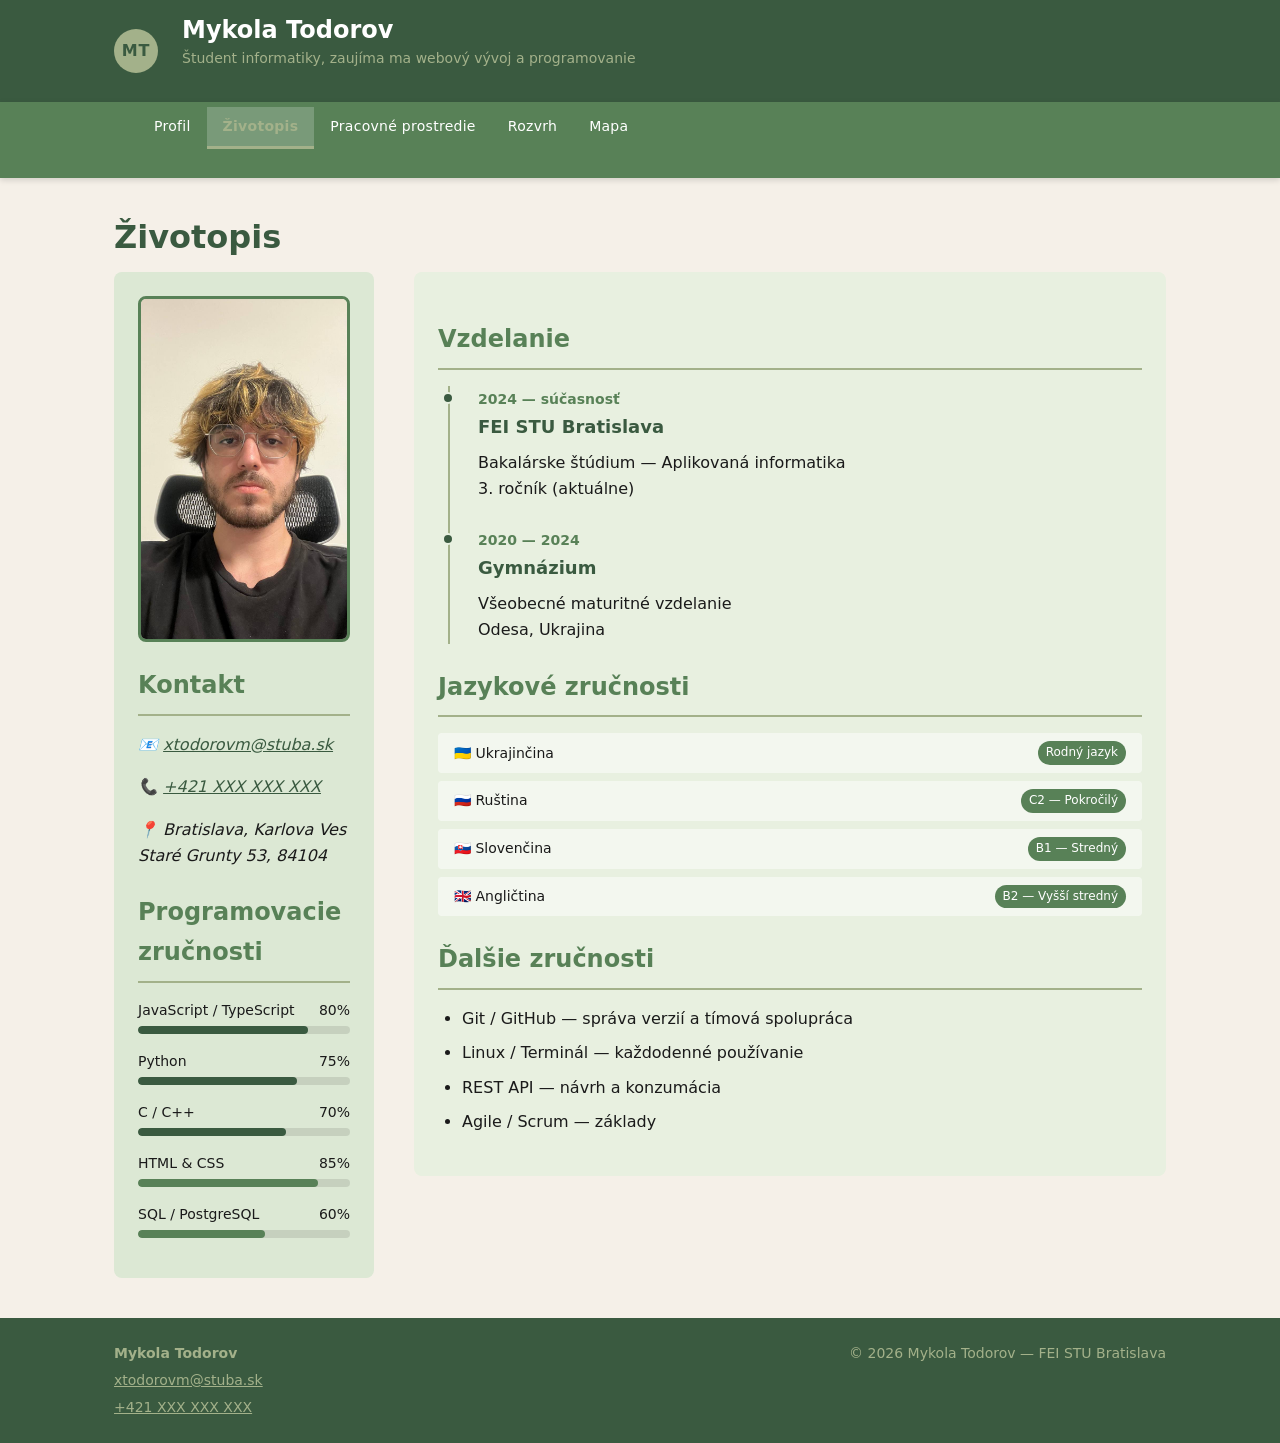
==== Z1_Todorov/pages/cv.html @ 9317f02c "add:Z1_Todorov" ====
<!DOCTYPE html>
<html lang="sk">
<head>
  <meta charset="UTF-8">
  <meta name="viewport" content="width=device-width, initial-scale=1">
  <title>Mykola Todorov — Životopis</title>
  <meta name="description" content="Životopis Mykolu Todorova — vzdelanie, zručnosti a kontaktné informácie.">
  <!-- Open Graph -->
  <meta property="og:title" content="Mykola Todorov — Životopis">
  <meta property="og:description" content="Vzdelanie, programovacie a jazykové zručnosti študenta FEI STU.">
  <meta property="og:image" content="../img/me.jpg">
  <!-- Favicon -->
  <link rel="icon" type="image/svg+xml" href="../favicon.svg">
  <!-- Styles -->
  <link rel="stylesheet" href="../css/styles.css">
  <link rel="stylesheet" href="../css/print.css">
  <style>
    /* --- CV layout: two columns, full height --- */
    .cv-layout {
      display: grid;
      grid-template-columns: 260px 1fr;
      gap: var(--space-lg);
      align-items: start;
    }

    .cv-sidebar {
      background-color: var(--color-surface);
      border-radius: var(--radius);
      padding: var(--space-md);
    }

    .cv-main {
      background-color: var(--color-surface-alt);
      border-radius: var(--radius);
      padding: var(--space-md);
    }

    .cv-photo {
      width: 100%;
      aspect-ratio: 3 / 4;
      object-fit: cover;
      border-radius: var(--radius);
      margin-bottom: var(--space-md);
      border: 3px solid var(--color-brand-alt);
      display: block;
    }

    /* Skill bars */
    .skill-list {
      list-style: none;
      padding: 0;
    }

    .skill-list li {
      margin-bottom: var(--space);
    }

    .skill-label {
      display: flex;
      justify-content: space-between;
      font-size: var(--font-size-sm);
      margin-bottom: 4px;
      font-weight: 500;
    }

    .skill-bar {
      height: 8px;
      background-color: rgba(0,0,0,0.1);
      border-radius: 99px;
      overflow: hidden;
    }

    .skill-bar-fill {
      height: 100%;
      background-color: var(--color-brand);
      border-radius: 99px;
      transition: width 0.6s ease;
    }

    .skill-bar-fill--accent {
      background-color: var(--color-brand-alt);
    }

    /* Education timeline */
    .timeline {
      list-style: none;
      padding: 0;
      position: relative;
    }

    .timeline::before {
      content: "";
      position: absolute;
      left: 10px;
      top: 0;
      bottom: 0;
      width: 2px;
      background-color: var(--color-accent);
    }

    .timeline__item {
      padding-left: var(--space-lg);
      position: relative;
      margin-bottom: var(--space-md);
    }

    .timeline__item::before {
      content: "";
      position: absolute;
      left: 4px;
      top: 6px;
      width: 12px;
      height: 12px;
      border-radius: 50%;
      background-color: var(--color-brand);
      border: 2px solid var(--color-surface-alt);
    }

    .timeline__year {
      font-size: var(--font-size-sm);
      color: var(--color-brand-alt);
      font-weight: 600;
    }

    /* Language tags */
    .lang-list {
      list-style: none;
      padding: 0;
      display: flex;
      flex-direction: column;
      gap: var(--space-sm);
    }

    .lang-item {
      display: flex;
      justify-content: space-between;
      align-items: center;
      background-color: rgba(255,255,255,0.5);
      padding: var(--space-sm) var(--space);
      border-radius: var(--radius-sm);
      font-size: var(--font-size-sm);
      margin-bottom: 0;
    }

    .lang-level {
      font-size: 0.75rem;
      background-color: var(--color-brand-alt);
      color: #fff;
      padding: 2px 8px;
      border-radius: 99px;
    }

    @media (max-width: 768px) {
      .cv-layout {
        grid-template-columns: 1fr;
      }
    }
  </style>
</head>
<body>
  <a class="skip-link" href="#main-content">Preskočiť na obsah</a>

  <header class="site-header">
    <div class="container">
      <a class="monogram" href="../index.html" aria-label="Domov — MT monogram">MT</a>
      <div class="header-info">
        <a class="site-title" href="../index.html">Mykola Todorov</a>
        <p class="site-tagline">Študent informatiky, zaujíma ma webový vývoj a programovanie</p>
      </div>
    </div>
  </header>

  <nav class="site-nav" aria-label="Hlavná navigácia">
    <div class="container">
      <button class="nav__toggle" aria-expanded="false" aria-controls="main-nav" aria-label="Otvoriť menu">&#9776;</button>
      <ul class="nav__list" id="main-nav">
        <li><a class="nav__link" href="../index.html">Profil</a></li>
        <li><a class="nav__link nav__link--active" href="cv.html" aria-current="page">Životopis</a></li>
        <li><a class="nav__link" href="workspace.html">Pracovné prostredie</a></li>
        <li><a class="nav__link" href="schedule.html">Rozvrh</a></li>
        <li><a class="nav__link" href="map.html">Mapa</a></li>
      </ul>
    </div>
  </nav>

  <main id="main-content">
    <div class="container">
      <h1>Životopis</h1>

      <div class="cv-layout">
        <!-- LEFT SIDEBAR -->
        <aside class="cv-sidebar" aria-label="Kontakt a fotografia">
          <img
            class="cv-photo"
            src="../img/me.jpg"
            alt="Mykola Todorov — fotografia pre CV"
            width="260"
            height="346"
            loading="lazy"
          >

          <h2>Kontakt</h2>
          <address>
            <p>
              📧 <a href="mailto:xtodorovm@stuba.sk">xtodorovm@stuba.sk</a>
            </p>
            <p>
              📞 <a href="tel:+421000000000">+421 XXX XXX XXX</a>
            </p>
            <p>
              📍 Bratislava, Karlova Ves<br>
              Staré Grunty 53, 84104
            </p>
          </address>

          <h2>Programovacie zručnosti</h2>
          <ul class="skill-list" aria-label="Programovacie zručnosti">
            <li>
              <div class="skill-label"><span>JavaScript / TypeScript</span><span>80%</span></div>
              <div class="skill-bar"><div class="skill-bar-fill" style="width:80%" role="progressbar" aria-valuenow="80" aria-valuemin="0" aria-valuemax="100" aria-label="JavaScript 80%"></div></div>
            </li>
            <li>
              <div class="skill-label"><span>Python</span><span>75%</span></div>
              <div class="skill-bar"><div class="skill-bar-fill" style="width:75%" role="progressbar" aria-valuenow="75" aria-valuemin="0" aria-valuemax="100" aria-label="Python 75%"></div></div>
            </li>
            <li>
              <div class="skill-label"><span>C / C++</span><span>70%</span></div>
              <div class="skill-bar"><div class="skill-bar-fill" style="width:70%" role="progressbar" aria-valuenow="70" aria-valuemin="0" aria-valuemax="100" aria-label="C/C++ 70%"></div></div>
            </li>
            <li>
              <div class="skill-label"><span>HTML &amp; CSS</span><span>85%</span></div>
              <div class="skill-bar"><div class="skill-bar-fill skill-bar-fill--accent" style="width:85%" role="progressbar" aria-valuenow="85" aria-valuemin="0" aria-valuemax="100" aria-label="HTML CSS 85%"></div></div>
            </li>
            <li>
              <div class="skill-label"><span>SQL / PostgreSQL</span><span>60%</span></div>
              <div class="skill-bar"><div class="skill-bar-fill skill-bar-fill--accent" style="width:60%" role="progressbar" aria-valuenow="60" aria-valuemin="0" aria-valuemax="100" aria-label="SQL 60%"></div></div>
            </li>
          </ul>
        </aside>

        <!-- RIGHT MAIN -->
        <section class="cv-main">
          <h2>Vzdelanie</h2>
          <ul class="timeline" aria-label="Vzdelanie">
            <li class="timeline__item">
              <span class="timeline__year">2024 — súčasnosť</span>
              <h3>FEI STU Bratislava</h3>
              <p>Bakalárske štúdium — Aplikovaná informatika<br>
              3. ročník (aktuálne)</p>
            </li>
            <li class="timeline__item">
              <span class="timeline__year">2020 — 2024</span>
              <h3>Gymnázium</h3>
              <p>Všeobecné maturitné vzdelanie<br>
              Odesa, Ukrajina</p>
            </li>
          </ul>

          <h2>Jazykové zručnosti</h2>
          <ul class="lang-list" aria-label="Jazykové zručnosti">
            <li class="lang-item">
              <span>🇺🇦 Ukrajinčina</span>
              <span class="lang-level">Rodný jazyk</span>
            </li>
            <li class="lang-item">
              <span>🇷🇺 Ruština</span>
              <span class="lang-level">C2 — Pokročilý</span>
            </li>
            <li class="lang-item">
              <span>🇸🇰 Slovenčina</span>
              <span class="lang-level">B1 — Stredný</span>
            </li>
            <li class="lang-item">
              <span>🇬🇧 Angličtina</span>
              <span class="lang-level">B2 — Vyšší stredný</span>
            </li>
          </ul>

          <h2>Ďalšie zručnosti</h2>
          <ul>
            <li>Git / GitHub — správa verzií a tímová spolupráca</li>
            <li>Linux / Terminál — každodenné používanie</li>
            <li>REST API — návrh a konzumácia</li>
            <li>Agile / Scrum — základy</li>
          </ul>
        </section>
      </div>
    </div>
  </main>

  <footer class="site-footer">
    <div class="container">
      <address>
        <strong>Mykola Todorov</strong>
        <a href="mailto:xtodorovm@stuba.sk">xtodorovm@stuba.sk</a>
        <a href="tel:+421000000000">+421 XXX XXX XXX</a>
      </address>
      <div class="footer-sources">
        <p>&copy; 2026 Mykola Todorov — FEI STU Bratislava</p>
      </div>
    </div>
  </footer>

  <script src="../js/script.js"></script>
</body>
</html>
---- Z1_Todorov/css/styles.css ----
/* ============================================================
   styles.css — shared design system for all 5 sub-pages
   Author: Mykola Todorov | FEI STU
   ============================================================ */

/* --- CSS Custom Properties (Design Tokens) --- */
:root {
  /* Brand colors */
  --color-brand:     #3a5a40;   /* dark moss green */
  --color-brand-alt: #588157;   /* medium sage green */

  /* Accent */
  --color-accent:    #a3b18a;   /* soft sage */

  /* Text & background */
  --color-text:      #1a1a1a;
  --color-text-muted:#4a4a4a;
  --color-bg:        #f5f0e8;   /* warm beige */
  --color-surface:   #dce8d4;   /* pastel green surface */
  --color-surface-alt: #e8f0e0;

  /* Borders & radius */
  --radius:          8px;
  --radius-sm:       4px;

  /* Spacing */
  --space:           1rem;
  --space-sm:        0.5rem;
  --space-md:        1.5rem;
  --space-lg:        2.5rem;
  --space-xl:        4rem;

  /* Typography */
  --font-base:       'Inter', system-ui, sans-serif;
  --font-mono:       'Fira Mono', monospace;
  --font-size-sm:    0.875rem;
  --font-size-base:  1rem;
  --font-size-lg:    1.125rem;
  --font-size-xl:    1.5rem;
  --font-size-2xl:   2rem;

  /* Transitions */
  --transition:      0.2s ease;

  /* Layout */
  --max-width:       1100px;
  --nav-height:      60px;
}

/* --- Reset & Base --- */
*, *::before, *::after {
  box-sizing: border-box;
  margin: 0;
  padding: 0;
}

html {
  scroll-behavior: smooth;
}

body {
  font-family: var(--font-base);
  font-size: var(--font-size-base);
  color: var(--color-text);
  background-color: var(--color-bg);
  line-height: 1.65;
  min-height: 100vh;
  display: flex;
  flex-direction: column;
}

/* --- Skip Link (Accessibility) --- */
.skip-link {
  position: absolute;
  top: -999px;
  left: var(--space);
  background: var(--color-brand);
  color: #fff;
  padding: var(--space-sm) var(--space);
  border-radius: var(--radius);
  text-decoration: none;
  font-weight: 600;
  z-index: 1000;
}

.skip-link:focus {
  top: var(--space);
}

/* --- Focus Visible --- */
:focus-visible {
  outline: 2.5px solid var(--color-brand);
  outline-offset: 3px;
  border-radius: var(--radius-sm);
}

/* --- Fluid Container --- */
.container {
  width: 100%;
  max-width: var(--max-width);
  margin-inline: auto;
  padding-inline: var(--space-md);
}

/* ============================================================
   HEADER
   ============================================================ */
.site-header {
  background-color: var(--color-brand);
  color: #fff;
  padding-block: var(--space);
}

.site-header .container {
  display: flex;
  align-items: center;
  gap: var(--space-md);
}

/* Monogram / logo */
.monogram {
  display: inline-flex;
  align-items: center;
  justify-content: center;
  width: 44px;
  height: 44px;
  background-color: var(--color-accent);
  color: var(--color-brand);
  border-radius: 50%;
  font-weight: 700;
  font-size: 1rem;
  letter-spacing: 0.05em;
  text-decoration: none;
  flex-shrink: 0;
  transition: transform var(--transition);
}

.monogram:hover {
  transform: scale(1.08);
}

.header-info {
  flex: 1;
}

.site-title {
  font-size: var(--font-size-xl);
  font-weight: 700;
  color: #fff;
  text-decoration: none;
  display: block;
  line-height: 1.2;
}

.site-tagline {
  font-size: var(--font-size-sm);
  color: var(--color-accent);
  margin-top: 2px;
}

/* ============================================================
   NAVIGATION
   ============================================================ */
.site-nav {
  background-color: var(--color-brand-alt);
  position: sticky;
  top: 0;
  z-index: 100;
  box-shadow: 0 2px 6px rgba(0,0,0,0.15);
}

.nav__list {
  list-style: none;
  display: flex;
  gap: 0;
  align-items: center;
  height: var(--nav-height);
}

.nav__link {
  display: block;
  padding: var(--space-sm) var(--space);
  color: #fff;
  text-decoration: none;
  font-weight: 500;
  font-size: var(--font-size-sm);
  letter-spacing: 0.02em;
  transition: background-color var(--transition), color var(--transition);
  height: 100%;
  display: flex;
  align-items: center;
  border-bottom: 3px solid transparent;
}

.nav__link:hover {
  background-color: rgba(255,255,255,0.15);
  border-bottom-color: var(--color-accent);
}

.nav__link--active {
  background-color: rgba(255,255,255,0.2);
  border-bottom-color: var(--color-accent);
  color: var(--color-accent);
  font-weight: 700;
}

/* Hamburger */
.nav__toggle {
  display: none;
  background: none;
  border: none;
  cursor: pointer;
  padding: var(--space-sm);
  color: #fff;
  font-size: 1.4rem;
  line-height: 1;
}

.nav__toggle[aria-expanded="true"] + .nav__list {
  display: flex;
}

/* ============================================================
   MAIN CONTENT
   ============================================================ */
main {
  flex: 1;
  padding-block: var(--space-lg);
}

h1 {
  font-size: var(--font-size-2xl);
  color: var(--color-brand);
  margin-bottom: var(--space);
  line-height: 1.2;
}

h2 {
  font-size: var(--font-size-xl);
  color: var(--color-brand-alt);
  margin-block: var(--space-md) var(--space);
  padding-bottom: var(--space-sm);
  border-bottom: 2px solid var(--color-accent);
}

h3 {
  font-size: var(--font-size-lg);
  color: var(--color-brand);
  margin-bottom: var(--space-sm);
}

p {
  margin-bottom: var(--space);
  color: var(--color-text);
}

a {
  color: var(--color-brand);
  transition: color var(--transition);
}

a:hover {
  color: var(--color-brand-alt);
}

ul, ol {
  padding-left: var(--space-md);
  margin-bottom: var(--space);
}

li {
  margin-bottom: var(--space-sm);
}

/* Card / surface box */
.card {
  background-color: var(--color-surface);
  border-radius: var(--radius);
  padding: var(--space-md);
  margin-bottom: var(--space-md);
}

/* ============================================================
   FOOTER
   ============================================================ */
.site-footer {
  background-color: var(--color-brand);
  color: var(--color-accent);
  padding-block: var(--space-md);
  font-size: var(--font-size-sm);
  margin-top: auto;
}

.site-footer .container {
  display: flex;
  flex-wrap: wrap;
  gap: var(--space);
  align-items: flex-start;
  justify-content: space-between;
}

.site-footer address {
  font-style: normal;
  display: flex;
  flex-direction: column;
  gap: 4px;
}

.site-footer a {
  color: var(--color-accent);
}

.site-footer a:hover {
  color: #fff;
}

.footer-sources {
  text-align: right;
}

.footer-sources p {
  color: var(--color-accent);
  margin-bottom: 4px;
}

/* ============================================================
   BUTTONS — consistent across all pages
   ============================================================ */
.btn {
  display: inline-flex;
  align-items: center;
  gap: var(--space-sm);
  padding: var(--space-sm) var(--space);
  background-color: var(--color-brand);
  color: #fff;
  border: 2px solid var(--color-brand);
  border-radius: var(--radius);
  font-size: var(--font-size-sm);
  font-weight: 600;
  cursor: pointer;
  text-decoration: none;
  transition: background-color var(--transition), color var(--transition);
  font-family: inherit;
}

.btn:hover {
  background-color: var(--color-brand-alt);
  border-color: var(--color-brand-alt);
  color: #fff;
}

.btn--active,
.btn.active {
  background-color: var(--color-accent);
  border-color: var(--color-accent);
  color: var(--color-text);
}

.btn--outline {
  background-color: transparent;
  color: var(--color-brand);
}

.btn--outline:hover {
  background-color: var(--color-brand);
  color: #fff;
}

/* ============================================================
   RESPONSIVE — Mobile first
   ============================================================ */
@media (max-width: 768px) {
  .nav__toggle {
    display: flex;
    align-items: center;
    margin-inline-start: auto;
    margin-inline-end: var(--space-sm);
  }

  .site-nav .container {
    display: flex;
    align-items: center;
    height: var(--nav-height);
    position: relative;
  }

  .nav__list {
    display: none;
    flex-direction: column;
    position: absolute;
    top: var(--nav-height);
    left: 0;
    right: 0;
    background-color: var(--color-brand-alt);
    height: auto;
    padding-block: var(--space-sm);
    box-shadow: 0 4px 10px rgba(0,0,0,0.2);
    z-index: 200;
  }

  .nav__list.nav--open {
    display: flex;
  }

  .nav__link {
    width: 100%;
    height: auto;
    padding: var(--space-sm) var(--space-md);
  }

  h1 { font-size: var(--font-size-xl); }
  h2 { font-size: var(--font-size-lg); }

  .site-footer .container {
    flex-direction: column;
  }

  .footer-sources {
    text-align: left;
  }
}

/* ============================================================
   UTILITIES
   ============================================================ */
.visually-hidden {
  position: absolute;
  width: 1px;
  height: 1px;
  padding: 0;
  margin: -1px;
  overflow: hidden;
  clip: rect(0, 0, 0, 0);
  white-space: nowrap;
  border: 0;
}

/* ============================================================
   REDUCED MOTION
   ============================================================ */
@media (prefers-reduced-motion: reduce) {
  *, *::before, *::after {
    animation-duration: 0.01ms !important;
    transition-duration: 0.01ms !important;
  }
  html {
    scroll-behavior: auto;
  }
}
---- Z1_Todorov/css/print.css ----
/* ============================================================
   print.css — Print stylesheet for cv.html
   Author: Mykola Todorov | FEI STU
   ============================================================ */

@media print {
  /* Hide navigation, decorative elements */
  .site-nav,
  .skip-link,
  .site-footer,
  .btn {
    display: none !important;
  }

  /* Reset backgrounds */
  body,
  .site-header,
  .cv-layout,
  .cv-sidebar,
  .cv-main,
  .card,
  section,
  aside {
    background-color: #fff !important;
    color: #000 !important;
    box-shadow: none !important;
  }

  /* Fit to one page */
  html, body {
    font-size: 11pt;
    margin: 0;
    padding: 0;
  }

  .container {
    max-width: 100%;
    padding: 0;
    margin: 0;
  }

  /* CV layout — two columns for print */
  .cv-layout {
    display: grid;
    grid-template-columns: 220px 1fr;
    gap: 16pt;
    border: none;
  }

  .cv-sidebar {
    border-right: 1pt solid #ccc;
    padding-right: 12pt;
  }

  /* No page breaks inside key sections */
  .cv-sidebar,
  .cv-main,
  section {
    page-break-inside: avoid;
  }

  /* Links — show URL */
  a[href]::after {
    content: " (" attr(href) ")";
    font-size: 9pt;
    color: #555;
  }

  a[href^="tel:"]::after,
  a[href^="mailto:"]::after {
    content: "";
  }

  /* Skill bars — print-friendly */
  .skill-bar-fill {
    print-color-adjust: exact;
    -webkit-print-color-adjust: exact;
  }

  /* Images */
  img {
    max-width: 100%;
    page-break-inside: avoid;
  }

  /* Page setup */
  @page {
    size: A4 portrait;
    margin: 1.5cm 1.5cm 2cm;
  }
}
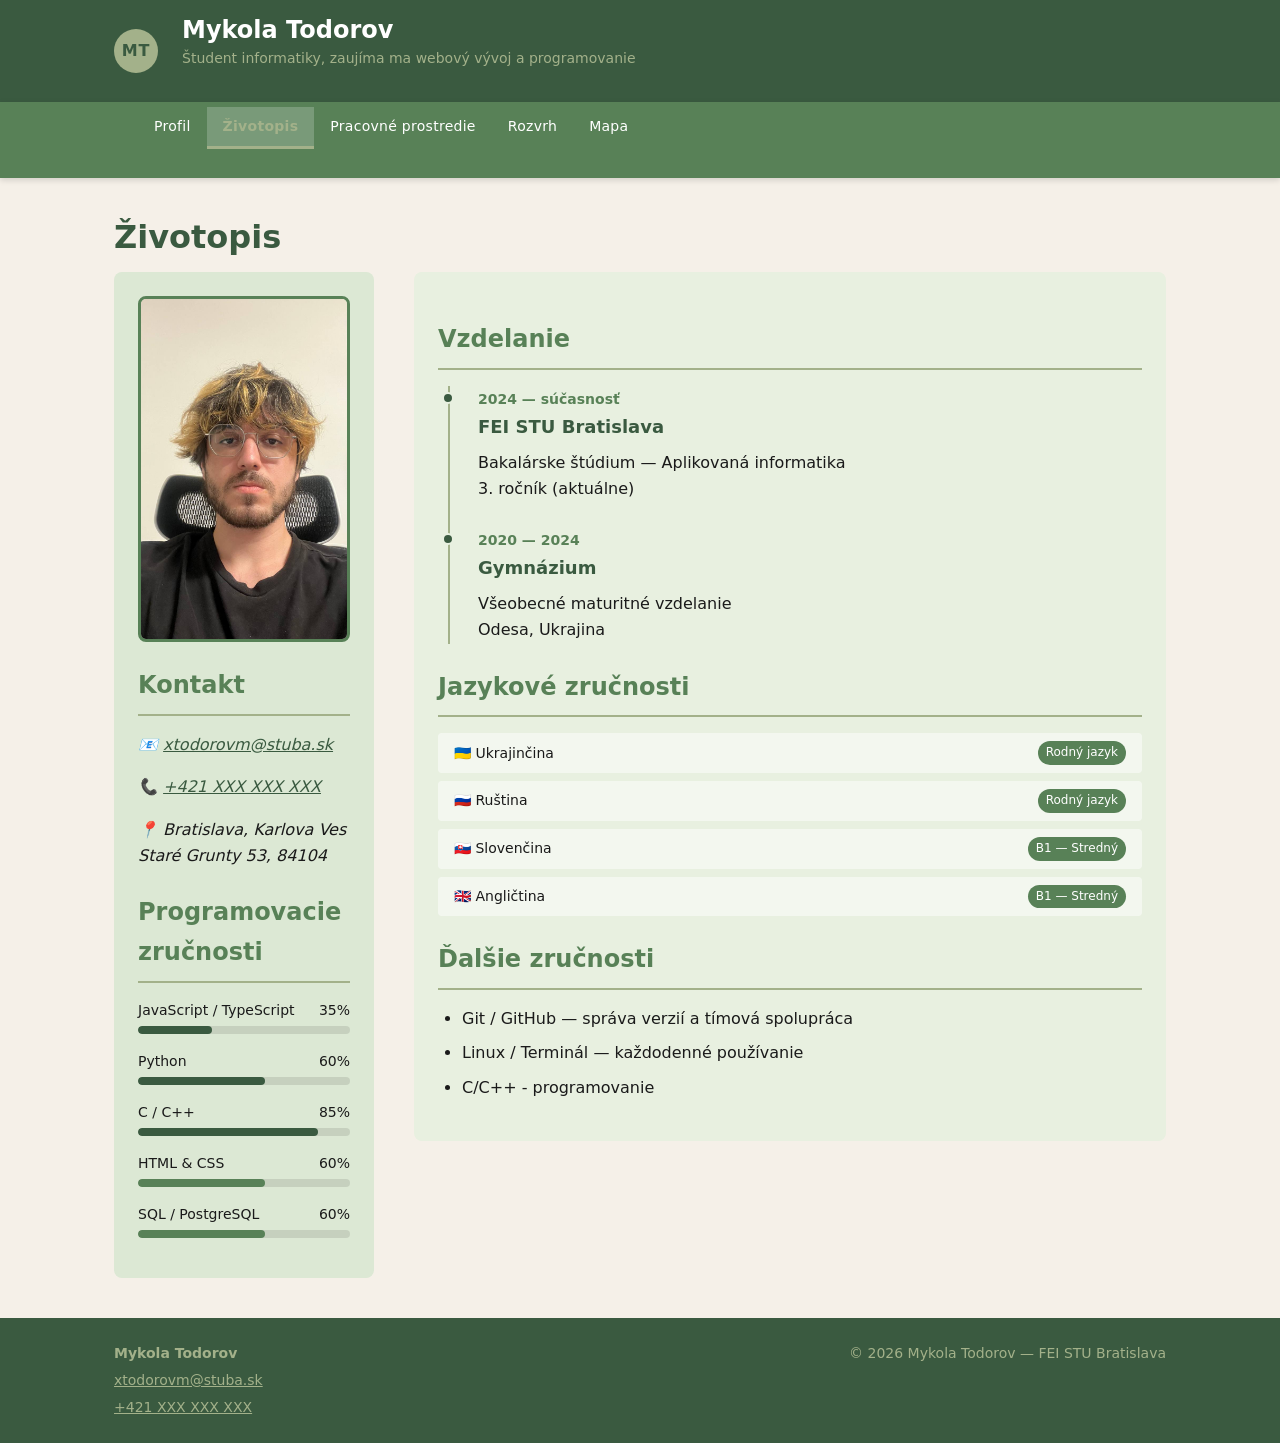
==== commit 7ae250a0: "red:red 1.0" ====
--- a/Z1_Todorov/pages/cv.html
+++ b/Z1_Todorov/pages/cv.html
@@ -1,5 +1,6 @@
 <!DOCTYPE html>
 <html lang="sk">
+
 <head>
   <meta charset="UTF-8">
   <meta name="viewport" content="width=device-width, initial-scale=1">
@@ -65,7 +66,7 @@
 
     .skill-bar {
       height: 8px;
-      background-color: rgba(0,0,0,0.1);
+      background-color: rgba(0, 0, 0, 0.1);
       border-radius: 99px;
       overflow: hidden;
     }
@@ -135,7 +136,7 @@
       display: flex;
       justify-content: space-between;
       align-items: center;
-      background-color: rgba(255,255,255,0.5);
+      background-color: rgba(255, 255, 255, 0.5);
       padding: var(--space-sm) var(--space);
       border-radius: var(--radius-sm);
       font-size: var(--font-size-sm);
@@ -157,6 +158,7 @@
     }
   </style>
 </head>
+
 <body>
   <a class="skip-link" href="#main-content">Preskočiť na obsah</a>
 
@@ -172,7 +174,8 @@
 
   <nav class="site-nav" aria-label="Hlavná navigácia">
     <div class="container">
-      <button class="nav__toggle" aria-expanded="false" aria-controls="main-nav" aria-label="Otvoriť menu">&#9776;</button>
+      <button class="nav__toggle" aria-expanded="false" aria-controls="main-nav"
+        aria-label="Otvoriť menu">&#9776;</button>
       <ul class="nav__list" id="main-nav">
         <li><a class="nav__link" href="../index.html">Profil</a></li>
         <li><a class="nav__link nav__link--active" href="cv.html" aria-current="page">Životopis</a></li>
@@ -190,14 +193,8 @@
       <div class="cv-layout">
         <!-- LEFT SIDEBAR -->
         <aside class="cv-sidebar" aria-label="Kontakt a fotografia">
-          <img
-            class="cv-photo"
-            src="../img/me.jpg"
-            alt="Mykola Todorov — fotografia pre CV"
-            width="260"
-            height="346"
-            loading="lazy"
-          >
+          <img class="cv-photo" src="../img/me.jpg" alt="Mykola Todorov — fotografia pre CV" width="260" height="346"
+            loading="lazy">
 
           <h2>Kontakt</h2>
           <address>
@@ -216,24 +213,39 @@
           <h2>Programovacie zručnosti</h2>
           <ul class="skill-list" aria-label="Programovacie zručnosti">
             <li>
-              <div class="skill-label"><span>JavaScript / TypeScript</span><span>80%</span></div>
-              <div class="skill-bar"><div class="skill-bar-fill" style="width:80%" role="progressbar" aria-valuenow="80" aria-valuemin="0" aria-valuemax="100" aria-label="JavaScript 80%"></div></div>
-            </li>
-            <li>
-              <div class="skill-label"><span>Python</span><span>75%</span></div>
-              <div class="skill-bar"><div class="skill-bar-fill" style="width:75%" role="progressbar" aria-valuenow="75" aria-valuemin="0" aria-valuemax="100" aria-label="Python 75%"></div></div>
-            </li>
-            <li>
-              <div class="skill-label"><span>C / C++</span><span>70%</span></div>
-              <div class="skill-bar"><div class="skill-bar-fill" style="width:70%" role="progressbar" aria-valuenow="70" aria-valuemin="0" aria-valuemax="100" aria-label="C/C++ 70%"></div></div>
-            </li>
-            <li>
-              <div class="skill-label"><span>HTML &amp; CSS</span><span>85%</span></div>
-              <div class="skill-bar"><div class="skill-bar-fill skill-bar-fill--accent" style="width:85%" role="progressbar" aria-valuenow="85" aria-valuemin="0" aria-valuemax="100" aria-label="HTML CSS 85%"></div></div>
+              <div class="skill-label"><span>JavaScript / TypeScript</span><span>35%</span></div>
+              <div class="skill-bar">
+                <div class="skill-bar-fill" style="width:35%" role="progressbar" aria-valuenow="35" aria-valuemin="0"
+                  aria-valuemax="100" aria-label="JavaScript 35%"></div>
+              </div>
+            </li>
+            <li>
+              <div class="skill-label"><span>Python</span><span>60%</span></div>
+              <div class="skill-bar">
+                <div class="skill-bar-fill" style="width:60%" role="progressbar" aria-valuenow="75" aria-valuemin="0"
+                  aria-valuemax="100" aria-label="Python 75%"></div>
+              </div>
+            </li>
+            <li>
+              <div class="skill-label"><span>C / C++</span><span>85%</span></div>
+              <div class="skill-bar">
+                <div class="skill-bar-fill" style="width:85%" role="progressbar" aria-valuenow="70" aria-valuemin="0"
+                  aria-valuemax="100" aria-label="C/C++ 85%"></div>
+              </div>
+            </li>
+            <li>
+              <div class="skill-label"><span>HTML &amp; CSS</span><span>60%</span></div>
+              <div class="skill-bar">
+                <div class="skill-bar-fill skill-bar-fill--accent" style="width:60%" role="progressbar"
+                  aria-valuenow="60" aria-valuemin="0" aria-valuemax="100" aria-label="HTML CSS 60%"></div>
+              </div>
             </li>
             <li>
               <div class="skill-label"><span>SQL / PostgreSQL</span><span>60%</span></div>
-              <div class="skill-bar"><div class="skill-bar-fill skill-bar-fill--accent" style="width:60%" role="progressbar" aria-valuenow="60" aria-valuemin="0" aria-valuemax="100" aria-label="SQL 60%"></div></div>
+              <div class="skill-bar">
+                <div class="skill-bar-fill skill-bar-fill--accent" style="width:60%" role="progressbar"
+                  aria-valuenow="60" aria-valuemin="0" aria-valuemax="100" aria-label="SQL 60%"></div>
+              </div>
             </li>
           </ul>
         </aside>
@@ -246,13 +258,13 @@
               <span class="timeline__year">2024 — súčasnosť</span>
               <h3>FEI STU Bratislava</h3>
               <p>Bakalárske štúdium — Aplikovaná informatika<br>
-              3. ročník (aktuálne)</p>
+                3. ročník (aktuálne)</p>
             </li>
             <li class="timeline__item">
               <span class="timeline__year">2020 — 2024</span>
               <h3>Gymnázium</h3>
               <p>Všeobecné maturitné vzdelanie<br>
-              Odesa, Ukrajina</p>
+                Odesa, Ukrajina</p>
             </li>
           </ul>
 
@@ -264,7 +276,7 @@
             </li>
             <li class="lang-item">
               <span>🇷🇺 Ruština</span>
-              <span class="lang-level">C2 — Pokročilý</span>
+              <span class="lang-level">Rodný jazyk</span>
             </li>
             <li class="lang-item">
               <span>🇸🇰 Slovenčina</span>
@@ -272,7 +284,7 @@
             </li>
             <li class="lang-item">
               <span>🇬🇧 Angličtina</span>
-              <span class="lang-level">B2 — Vyšší stredný</span>
+              <span class="lang-level">B1 — Stredný</span>
             </li>
           </ul>
 
@@ -280,8 +292,7 @@
           <ul>
             <li>Git / GitHub — správa verzií a tímová spolupráca</li>
             <li>Linux / Terminál — každodenné používanie</li>
-            <li>REST API — návrh a konzumácia</li>
-            <li>Agile / Scrum — základy</li>
+            <li>C/C++ - programovanie</li>
           </ul>
         </section>
       </div>
@@ -303,4 +314,5 @@
 
   <script src="../js/script.js"></script>
 </body>
-</html>
+
+</html>
